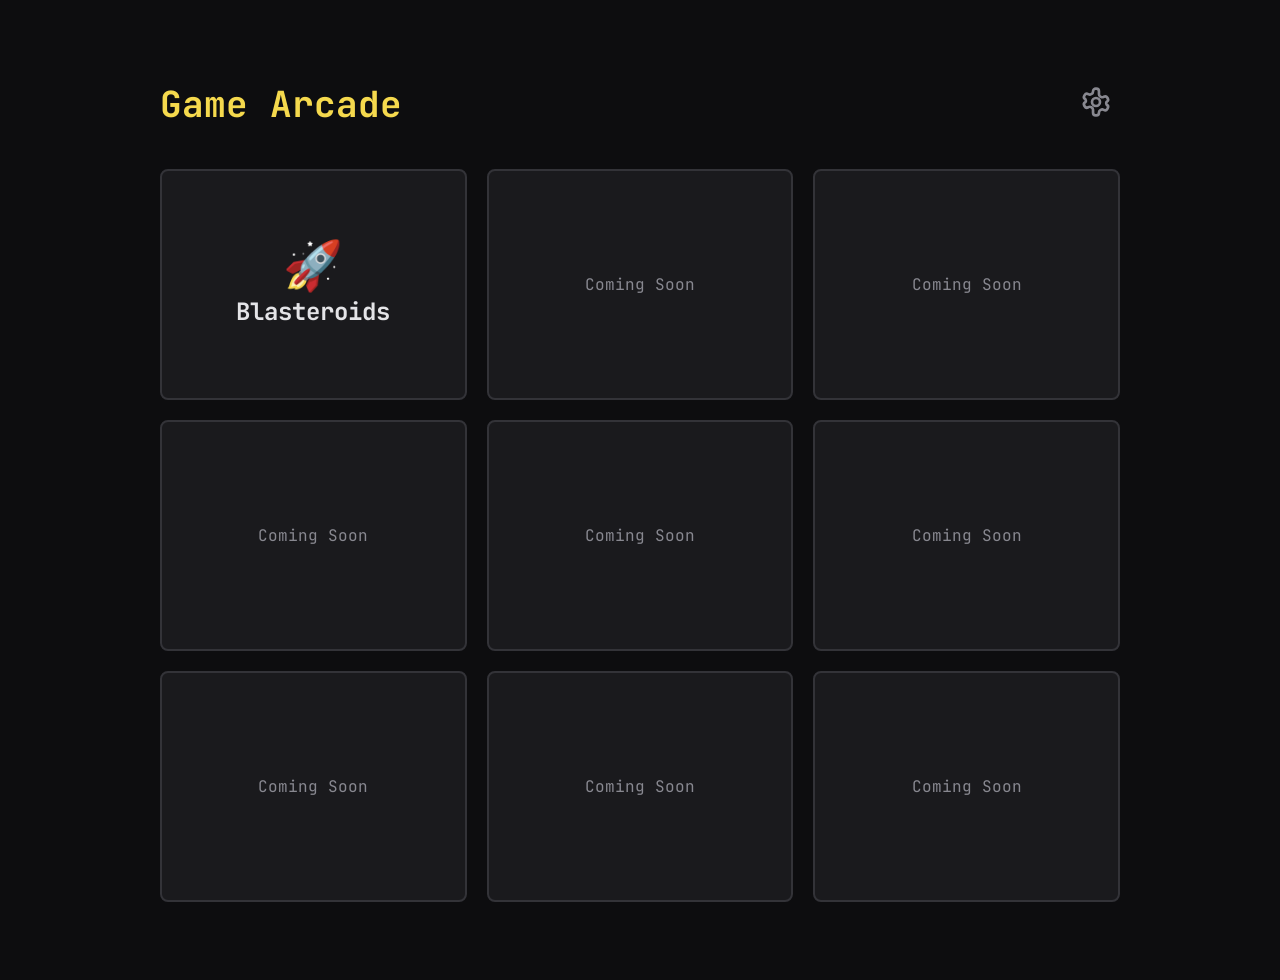
==== index.html @ 067cfe21 "Add initial game launcher HTML structure" ====
<!DOCTYPE html>
<html lang="en">
<head>
    <meta charset="UTF-8">
    <meta name="viewport" content="width=device-width, initial-scale=1.0">
    <title>Game Launcher</title>
    <link href="https://fonts.googleapis.com/css2?family=JetBrains+Mono:wght@400;700&display=swap" rel="stylesheet">
    <style>
        :root {
            --bg-color: #0d0d0f;
            --grid-bg: #1a1a1d;
            --grid-border: #333338;
            --accent-color: #F5D94D;
            --text-color: #E4E4E7;
            --text-secondary: #888890;
        }

        body {
            font-family: 'JetBrains Mono', monospace;
            background-color: var(--bg-color);
            color: var(--text-color);
            margin: 0;
            padding: 40px;
            display: flex;
            flex-direction: column;
            align-items: center;
            justify-content: center;
            min-height: 100vh;
        }

        .header {
            width: 100%;
            max-width: 960px;
            display: flex;
            justify-content: space-between;
            align-items: center;
            margin-bottom: 40px;
        }

        .header-title {
            font-size: 36px;
            font-weight: 700;
            color: var(--accent-color);
        }

        .settings-button {
            background: none;
            border: none;
            cursor: pointer;
            color: var(--text-secondary);
            padding: 8px;
            transition: color 0.2s ease, transform 0.2s ease;
        }

        .settings-button:hover {
            color: var(--accent-color);
            transform: rotate(45deg);
        }

        .game-grid {
            display: grid;
            grid-template-columns: repeat(3, 1fr);
            gap: 20px;
            width: 100%;
            max-width: 960px;
        }

        .game-slot {
            aspect-ratio: 4 / 3;
            background-color: var(--grid-bg);
            border: 2px solid var(--grid-border);
            border-radius: 8px;
            display: flex;
            flex-direction: column;
            align-items: center;
            justify-content: center;
            text-decoration: none;
            color: var(--text-color);
            transition: transform 0.2s ease, border-color 0.2s ease, box-shadow 0.2s ease;
        }

        .game-slot.active:hover {
            transform: scale(1.05);
            border-color: var(--accent-color);
            box-shadow: 0 0 20px rgba(245, 217, 77, 0.3);
        }
        
        .game-slot.empty {
             color: var(--text-secondary);
        }

        .game-title {
            font-size: 24px;
            font-weight: 700;
            margin-bottom: 8px;
        }

        .game-icon {
            font-size: 48px;
        }
        
        /* Modal Styles */
        .modal-overlay {
            position: fixed;
            top: 0;
            left: 0;
            width: 100%;
            height: 100%;
            background: rgba(0, 0, 0, 0.7);
            backdrop-filter: blur(5px);
            display: flex;
            align-items: center;
            justify-content: center;
            opacity: 0;
            pointer-events: none;
            transition: opacity 0.3s ease;
            z-index: 1000;
        }

        .modal-overlay.show {
            opacity: 1;
            pointer-events: auto;
        }

        .modal-content {
            background: var(--grid-bg);
            border: 2px solid var(--grid-border);
            border-radius: 8px;
            padding: 30px;
            width: 90%;
            max-width: 500px;
        }

        .modal-header {
            display: flex;
            justify-content: space-between;
            align-items: center;
            margin-bottom: 20px;
        }
        
        .modal-title {
            font-size: 24px;
            color: var(--accent-color);
        }
        
        .close-button {
             font-size: 30px;
             cursor: pointer;
             color: var(--text-secondary);
             background: none;
             border: none;
        }
        
        .close-button:hover {
            color: var(--text-color);
        }
        
        #gamepad-list {
            list-style: none;
            padding: 0;
        }

        #gamepad-list li {
            padding: 10px;
            border-bottom: 1px solid var(--grid-border);
        }
        #gamepad-list li:last-child {
            border-bottom: none;
        }
    </style>
</head>
<body>

    <div class="header">
        <div class="header-title">Game Arcade</div>
        <button class="settings-button" id="settingsBtn" title="Settings">
            <svg xmlns="http://www.w3.org/2000/svg" width="32" height="32" viewBox="0 0 24 24" fill="none" stroke="currentColor" stroke-width="2" stroke-linecap="round" stroke-linejoin="round"><path d="M12.22 2h-.44a2 2 0 0 0-2 2v.18a2 2 0 0 1-1 1.73l-.43.25a2 2 0 0 1-2 0l-.15-.08a2 2 0 0 0-2.73.73l-.22.38a2 2 0 0 0 .73 2.73l.15.1a2 2 0 0 1 0 2l-.15.08a2 2 0 0 0-.73 2.73l.22.38a2 2 0 0 0 2.73.73l.15-.08a2 2 0 0 1 2 0l.43.25a2 2 0 0 1 1 1.73V20a2 2 0 0 0 2 2h.44a2 2 0 0 0 2-2v-.18a2 2 0 0 1 1-1.73l.43-.25a2 2 0 0 1 2 0l.15.08a2 2 0 0 0 2.73-.73l.22-.38a2 2 0 0 0-.73-2.73l-.15-.08a2 2 0 0 1 0-2l.15-.08a2 2 0 0 0 .73-2.73l-.22-.38a2 2 0 0 0-2.73-.73l-.15.08a2 2 0 0 1-2 0l-.43-.25a2 2 0 0 1-1-1.73V4a2 2 0 0 0-2-2z"/><circle cx="12" cy="12" r="3"/></svg>
        </button>
    </div>

    <div class="game-grid">
        <!-- Game 1: Blasteroids -->
        <a href="blasteroids.html" class="game-slot active">
            <div class="game-icon">🚀</div>
            <div class="game-title">Blasteroids</div>
        </a>

        <!-- Placeholder Slots -->
        <div class="game-slot empty"><span>Coming Soon</span></div>
        <div class="game-slot empty"><span>Coming Soon</span></div>
        <div class="game-slot empty"><span>Coming Soon</span></div>
        <div class="game-slot empty"><span>Coming Soon</span></div>
        <div class="game-slot empty"><span>Coming Soon</span></div>
        <div class="game-slot empty"><span>Coming Soon</span></div>
        <div class="game-slot empty"><span>Coming Soon</span></div>
        <div class="game-slot empty"><span>Coming Soon</span></div>
    </div>
    
    <!-- Settings Modal -->
    <div class="modal-overlay" id="settingsModal">
        <div class="modal-content">
            <div class="modal-header">
                <h2 class="modal-title">Controller Settings</h2>
                <button class="close-button" id="closeModalBtn">&times;</button>
            </div>
            <div class="modal-body">
                <p>Detected gamepads will be listed here. Connect a controller to begin.</p>
                <ul id="gamepad-list">
                    <!-- Gamepads will be dynamically added here -->
                </ul>
            </div>
        </div>
    </div>

    <script>
        const settingsBtn = document.getElementById('settingsBtn');
        const closeModalBtn = document.getElementById('closeModalBtn');
        const settingsModal = document.getElementById('settingsModal');
        const gamepadList = document.getElementById('gamepad-list');

        function updateGamepadList() {
            gamepadList.innerHTML = '';
            const gamepads = navigator.getGamepads ? navigator.getGamepads() : [];
            let connectedCount = 0;
            for(const gp of gamepads) {
                if (gp) {
                    const item = document.createElement('li');
                    item.textContent = `[${gp.index}] ${gp.id}`;
                    gamepadList.appendChild(item);
                    connectedCount++;
                }
            }
            if (connectedCount === 0) {
                gamepadList.innerHTML = '<li>No controllers detected.</li>';
            }
        }

        settingsBtn.addEventListener('click', () => {
            updateGamepadList();
            settingsModal.classList.add('show');
        });

        closeModalBtn.addEventListener('click', () => {
            settingsModal.classList.remove('show');
        });
        
        settingsModal.addEventListener('click', (event) => {
            if (event.target === settingsModal) {
                 settingsModal.classList.remove('show');
            }
        });

        window.addEventListener('gamepadconnected', updateGamepadList);
        window.addEventListener('gamepaddisconnected', updateGamepadList);
    </script>

</body>
</html>
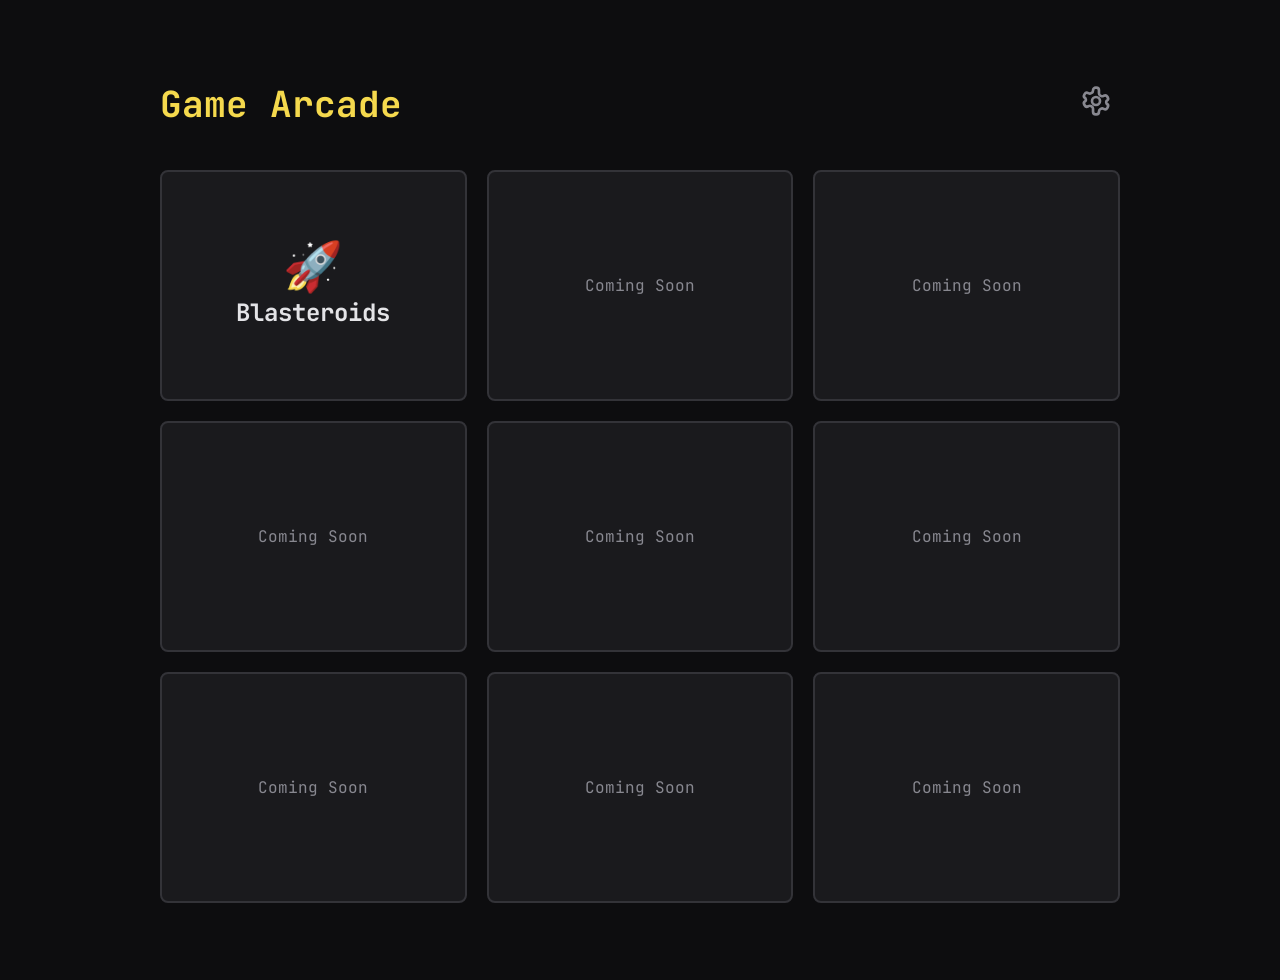
==== commit 233dc46d: "Remove settings modal and associated code Removed modal styles and related JavaScript for settings." ====
--- a/index.html
+++ b/index.html
@@ -49,6 +49,7 @@
             cursor: pointer;
             color: var(--text-secondary);
             padding: 8px;
+            display: inline-block; /* For proper link behavior */
             transition: color 0.2s ease, transform 0.2s ease;
         }
 
@@ -98,84 +99,15 @@
         .game-icon {
             font-size: 48px;
         }
-        
-        /* Modal Styles */
-        .modal-overlay {
-            position: fixed;
-            top: 0;
-            left: 0;
-            width: 100%;
-            height: 100%;
-            background: rgba(0, 0, 0, 0.7);
-            backdrop-filter: blur(5px);
-            display: flex;
-            align-items: center;
-            justify-content: center;
-            opacity: 0;
-            pointer-events: none;
-            transition: opacity 0.3s ease;
-            z-index: 1000;
-        }
-
-        .modal-overlay.show {
-            opacity: 1;
-            pointer-events: auto;
-        }
-
-        .modal-content {
-            background: var(--grid-bg);
-            border: 2px solid var(--grid-border);
-            border-radius: 8px;
-            padding: 30px;
-            width: 90%;
-            max-width: 500px;
-        }
-
-        .modal-header {
-            display: flex;
-            justify-content: space-between;
-            align-items: center;
-            margin-bottom: 20px;
-        }
-        
-        .modal-title {
-            font-size: 24px;
-            color: var(--accent-color);
-        }
-        
-        .close-button {
-             font-size: 30px;
-             cursor: pointer;
-             color: var(--text-secondary);
-             background: none;
-             border: none;
-        }
-        
-        .close-button:hover {
-            color: var(--text-color);
-        }
-        
-        #gamepad-list {
-            list-style: none;
-            padding: 0;
-        }
-
-        #gamepad-list li {
-            padding: 10px;
-            border-bottom: 1px solid var(--grid-border);
-        }
-        #gamepad-list li:last-child {
-            border-bottom: none;
-        }
     </style>
 </head>
 <body>
 
     <div class="header">
         <div class="header-title">Game Arcade</div>
-        <button class="settings-button" id="settingsBtn" title="Settings">
+        <a href="setup.html" class="settings-button" title="Controller Settings">
             <svg xmlns="http://www.w3.org/2000/svg" width="32" height="32" viewBox="0 0 24 24" fill="none" stroke="currentColor" stroke-width="2" stroke-linecap="round" stroke-linejoin="round"><path d="M12.22 2h-.44a2 2 0 0 0-2 2v.18a2 2 0 0 1-1 1.73l-.43.25a2 2 0 0 1-2 0l-.15-.08a2 2 0 0 0-2.73.73l-.22.38a2 2 0 0 0 .73 2.73l.15.1a2 2 0 0 1 0 2l-.15.08a2 2 0 0 0-.73 2.73l.22.38a2 2 0 0 0 2.73.73l.15-.08a2 2 0 0 1 2 0l.43.25a2 2 0 0 1 1 1.73V20a2 2 0 0 0 2 2h.44a2 2 0 0 0 2-2v-.18a2 2 0 0 1 1-1.73l.43-.25a2 2 0 0 1 2 0l.15.08a2 2 0 0 0 2.73-.73l.22-.38a2 2 0 0 0-.73-2.73l-.15-.08a2 2 0 0 1 0-2l.15-.08a2 2 0 0 0 .73-2.73l-.22-.38a2 2 0 0 0-2.73-.73l-.15.08a2 2 0 0 1-2 0l-.43-.25a2 2 0 0 1-1-1.73V4a2 2 0 0 0-2-2z"/><circle cx="12" cy="12" r="3"/></svg>
-        </button>
+        </a>
     </div>
 
     <div class="game-grid">
@@ -195,64 +127,6 @@
         <div class="game-slot empty"><span>Coming Soon</span></div>
         <div class="game-slot empty"><span>Coming Soon</span></div>
     </div>
-    
-    <!-- Settings Modal -->
-    <div class="modal-overlay" id="settingsModal">
-        <div class="modal-content">
-            <div class="modal-header">
-                <h2 class="modal-title">Controller Settings</h2>
-                <button class="close-button" id="closeModalBtn">&times;</button>
-            </div>
-            <div class="modal-body">
-                <p>Detected gamepads will be listed here. Connect a controller to begin.</p>
-                <ul id="gamepad-list">
-                    <!-- Gamepads will be dynamically added here -->
-                </ul>
-            </div>
-        </div>
-    </div>
-
-    <script>
-        const settingsBtn = document.getElementById('settingsBtn');
-        const closeModalBtn = document.getElementById('closeModalBtn');
-        const settingsModal = document.getElementById('settingsModal');
-        const gamepadList = document.getElementById('gamepad-list');
-
-        function updateGamepadList() {
-            gamepadList.innerHTML = '';
-            const gamepads = navigator.getGamepads ? navigator.getGamepads() : [];
-            let connectedCount = 0;
-            for(const gp of gamepads) {
-                if (gp) {
-                    const item = document.createElement('li');
-                    item.textContent = `[${gp.index}] ${gp.id}`;
-                    gamepadList.appendChild(item);
-                    connectedCount++;
-                }
-            }
-            if (connectedCount === 0) {
-                gamepadList.innerHTML = '<li>No controllers detected.</li>';
-            }
-        }
-
-        settingsBtn.addEventListener('click', () => {
-            updateGamepadList();
-            settingsModal.classList.add('show');
-        });
-
-        closeModalBtn.addEventListener('click', () => {
-            settingsModal.classList.remove('show');
-        });
-        
-        settingsModal.addEventListener('click', (event) => {
-            if (event.target === settingsModal) {
-                 settingsModal.classList.remove('show');
-            }
-        });
-
-        window.addEventListener('gamepadconnected', updateGamepadList);
-        window.addEventListener('gamepaddisconnected', updateGamepadList);
-    </script>
 
 </body>
 </html>
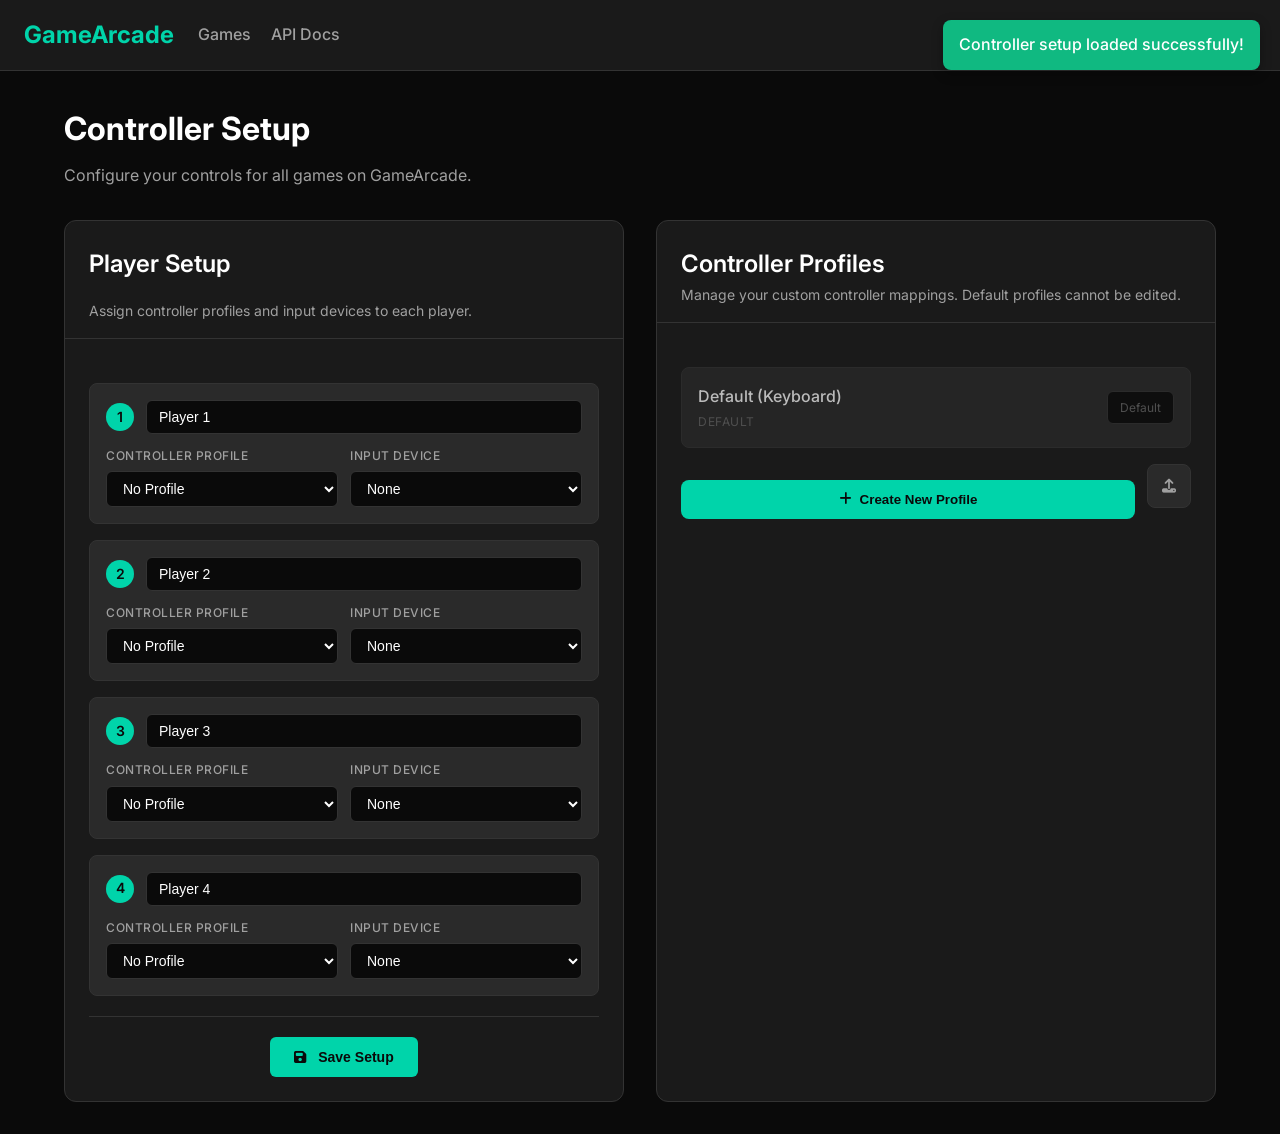
==== commit 98c4ea92: "Add files via upload" ====
--- a/index.html
+++ b/index.html
@@ -3,73 +3,143 @@
 <head>
     <meta charset="UTF-8">
     <meta name="viewport" content="width=device-width, initial-scale=1.0">
-    <title>Game Launcher</title>
-    <link href="https://fonts.googleapis.com/css2?family=JetBrains+Mono:wght@400;700&display=swap" rel="stylesheet">
+    <title>Game Arcade</title>
+    <link href="https://fonts.googleapis.com/css2?family=Inter:wght@400;500;600;700&display=swap" rel="stylesheet">
+    <link href="https://cdnjs.cloudflare.com/ajax/libs/font-awesome/6.4.0/css/all.min.css" rel="stylesheet">
     <style>
         :root {
-            --bg-color: #0d0d0f;
-            --grid-bg: #1a1a1d;
-            --grid-border: #333338;
-            --accent-color: #F5D94D;
-            --text-color: #E4E4E7;
-            --text-secondary: #888890;
+            --bg-primary: #0a0a0a;
+            --bg-secondary: #1a1a1a;
+            --bg-tertiary: #2a2a2a;
+            --border-color: #333333;
+            --text-primary: #ffffff;
+            --text-secondary: #a0a0a0;
+            --text-muted: #666666;
+            --accent-primary: #00d4aa;
+            --accent-secondary: #00b896;
+            --success: #10b981;
+            --danger: #ef4444;
+            --warning: #f59e0b;
+        }
+
+        * {
+            margin: 0;
+            padding: 0;
+            box-sizing: border-box;
         }
 
         body {
-            font-family: 'JetBrains Mono', monospace;
-            background-color: var(--bg-color);
-            color: var(--text-color);
-            margin: 0;
-            padding: 40px;
-            display: flex;
-            flex-direction: column;
-            align-items: center;
-            justify-content: center;
+            font-family: 'Inter', sans-serif;
+            background-color: var(--bg-primary);
+            color: var(--text-primary);
             min-height: 100vh;
+            line-height: 1.6;
         }
 
         .header {
-            width: 100%;
-            max-width: 960px;
+            background: var(--bg-secondary);
+            border-bottom: 1px solid var(--border-color);
+            padding: 16px 24px;
             display: flex;
             justify-content: space-between;
             align-items: center;
-            margin-bottom: 40px;
-        }
-
-        .header-title {
+        }
+
+        .header-left {
+            display: flex;
+            align-items: center;
+            gap: 24px;
+        }
+
+        .logo {
+            font-size: 24px;
+            font-weight: 700;
+            color: var(--accent-primary);
+        }
+
+        .nav-links {
+            display: flex;
+            gap: 20px;
+        }
+
+        .nav-links a {
+            color: var(--text-secondary);
+            text-decoration: none;
+            font-weight: 500;
+            transition: color 0.2s;
+        }
+
+        .nav-links a:hover {
+            color: var(--text-primary);
+        }
+
+        .nav-links a.active {
+            color: var(--accent-primary);
+        }
+
+        .header-right {
+            display: flex;
+            align-items: center;
+            gap: 16px;
+        }
+
+        .header-link {
+            color: var(--text-secondary);
+            text-decoration: none;
+            font-size: 14px;
+            padding: 8px 12px;
+            border-radius: 6px;
+            transition: all 0.2s;
+        }
+
+        .header-link:hover {
+            color: var(--text-primary);
+            background: var(--bg-tertiary);
+        }
+
+        .main-content {
+            padding: 32px;
+            max-width: 1200px;
+            margin: 0 auto;
+        }
+
+        .page-title {
             font-size: 36px;
             font-weight: 700;
-            color: var(--accent-color);
-        }
-
-        .settings-button {
-            background: none;
-            border: none;
-            cursor: pointer;
+            margin-bottom: 8px;
+            color: var(--text-primary);
+        }
+
+        .page-subtitle {
+            font-size: 16px;
             color: var(--text-secondary);
-            padding: 8px;
-            display: inline-block; /* For proper link behavior */
-            transition: color 0.2s ease, transform 0.2s ease;
-        }
-
-        .settings-button:hover {
-            color: var(--accent-color);
-            transform: rotate(45deg);
+            margin-bottom: 32px;
+        }
+
+        .games-section {
+            background: var(--bg-secondary);
+            border: 1px solid var(--border-color);
+            border-radius: 12px;
+            padding: 24px;
+        }
+
+        .section-title {
+            font-size: 20px;
+            font-weight: 600;
+            margin-bottom: 20px;
+            color: var(--text-primary);
         }
 
         .game-grid {
             display: grid;
-            grid-template-columns: repeat(3, 1fr);
+            grid-template-columns: repeat(auto-fit, minmax(280px, 1fr));
             gap: 20px;
-            width: 100%;
-            max-width: 960px;
         }
 
         .game-slot {
             aspect-ratio: 4 / 3;
-            background-color: var(--grid-bg);
-            border: 2px solid var(--grid-border);
+            background: linear-gradient(135deg, var(--bg-tertiary) 0%, var(--bg-secondary) 100%);
+            border: 2px solid var(--border-color);
             border-radius: 8px;
             display: flex;
             flex-direction: column;
@@ -77,56 +147,612 @@
             justify-content: center;
             text-decoration: none;
             color: var(--text-color);
-            transition: transform 0.2s ease, border-color 0.2s ease, box-shadow 0.2s ease;
+            transition: all 0.2s ease;
+            cursor: pointer;
+            position: relative;
+            overflow: hidden;
+        }
+
+        .game-slot::before {
+            content: '';
+            position: absolute;
+            top: 0;
+            left: 0;
+            right: 0;
+            bottom: 0;
+            background: linear-gradient(135deg, transparent 0%, var(--accent-primary) 0%);
+            transition: all 0.3s ease;
+            opacity: 0;
+            z-index: 1;
+        }
+
+        .game-slot:hover::before {
+            opacity: 0.05;
         }
 
         .game-slot.active:hover {
-            transform: scale(1.05);
-            border-color: var(--accent-color);
-            box-shadow: 0 0 20px rgba(245, 217, 77, 0.3);
-        }
-        
+            transform: translateY(-2px);
+            border-color: var(--accent-primary);
+            box-shadow: 0 8px 25px rgba(0, 212, 170, 0.15);
+        }
+
         .game-slot.empty {
-             color: var(--text-secondary);
-        }
-
-        .game-title {
-            font-size: 24px;
-            font-weight: 700;
-            margin-bottom: 8px;
+            cursor: default;
+            opacity: 0.6;
+        }
+
+        .game-slot.empty:hover {
+            transform: none;
+            border-color: var(--border-color);
+            box-shadow: none;
+        }
+
+        .game-content {
+            position: relative;
+            z-index: 2;
+            text-align: center;
         }
 
         .game-icon {
             font-size: 48px;
+            margin-bottom: 12px;
+            display: block;
+        }
+
+        .game-title {
+            font-size: 20px;
+            font-weight: 600;
+            margin-bottom: 8px;
+            color: var(--text-primary);
+        }
+
+        .game-description {
+            font-size: 14px;
+            color: var(--text-secondary);
+            line-height: 1.4;
+        }
+
+        .empty-text {
+            color: var(--text-muted);
+            font-weight: 500;
+        }
+
+        .settings-link {
+            color: var(--text-secondary);
+            text-decoration: none;
+            padding: 8px 12px;
+            border-radius: 6px;
+            transition: all 0.2s ease;
+            display: flex;
+            align-items: center;
+            gap: 8px;
+        }
+
+        .settings-link:hover {
+            color: var(--accent-primary);
+            background-color: var(--bg-tertiary);
+        }
+
+        /* Responsive Design */
+        @media (max-width: 768px) {
+            .header {
+                padding: 12px 16px;
+            }
+            
+            .logo {
+                font-size: 20px;
+            }
+            
+            .main-content {
+                padding: 20px;
+            }
+            
+            .page-title {
+                font-size: 28px;
+            }
+            
+            .games-section {
+                padding: 16px;
+            }
+            
+            .game-grid {
+                grid-template-columns: repeat(auto-fit, minmax(250px, 1fr));
+                gap: 16px;
+            }
+        }
+
+        @media (max-width: 480px) {
+            .header-actions {
+                gap: 8px;
+            }
+            
+            .nav-link {
+                padding: 6px 8px;
+                font-size: 14px;
+            }
+            
+            .game-grid {
+                grid-template-columns: 1fr;
+            }
         }
     </style>
 </head>
 <body>
-
-    <div class="header">
-        <div class="header-title">Game Arcade</div>
-        <a href="setup.html" class="settings-button" title="Controller Settings">
-            <svg xmlns="http://www.w3.org/2000/svg" width="32" height="32" viewBox="0 0 24 24" fill="none" stroke="currentColor" stroke-width="2" stroke-linecap="round" stroke-linejoin="round"><path d="M12.22 2h-.44a2 2 0 0 0-2 2v.18a2 2 0 0 1-1 1.73l-.43.25a2 2 0 0 1-2 0l-.15-.08a2 2 0 0 0-2.73.73l-.22.38a2 2 0 0 0 .73 2.73l.15.1a2 2 0 0 1 0 2l-.15.08a2 2 0 0 0-.73 2.73l.22.38a2 2 0 0 0 2.73.73l.15-.08a2 2 0 0 1 2 0l.43.25a2 2 0 0 1 1 1.73V20a2 2 0 0 0 2 2h.44a2 2 0 0 0 2-2v-.18a2 2 0 0 1 1-1.73l.43-.25a2 2 0 0 1 2 0l.15.08a2 2 0 0 0 2.73-.73l.22-.38a2 2 0 0 0-.73-2.73l-.15-.08a2 2 0 0 1 0-2l.15-.08a2 2 0 0 0 .73-2.73l-.22-.38a2 2 0 0 0-2.73-.73l-.15.08a2 2 0 0 1-2 0l-.43-.25a2 2 0 0 1-1-1.73V4a2 2 0 0 0-2-2z"/><circle cx="12" cy="12" r="3"/></svg>
-        </a>
+    <header class="header">
+        <div class="header-left">
+            <div class="logo">GameArcade</div>
+            <nav class="nav-links">
+                <a href="index.html" class="active">Games</a>
+                <a href="setup.html" title="Developer Integration Guide">API Docs</a>
+            </nav>
+        </div>
+        <div class="header-right">
+            <a href="setup.html" class="header-link" title="Controller Setup">
+                <i class="fas fa-cog"></i>
+            </a>
+        </div>
+    </header>
+
+    <div class="main-content">
+        <h1 class="page-title">Game Collection</h1>
+        <p class="page-subtitle">Choose your game and start playing</p>
+
+        <div class="games-section">
+            <h2 class="section-title">Available Games</h2>
+            <div class="game-grid">
+                <!-- Game 1: Blasteroids -->
+                <a href="blasteroids.html" class="game-slot active">
+                    <div class="game-content">
+                        <span class="game-icon">🚀</span>
+                        <div class="game-title">Blasteroids</div>
+                        <div class="game-description">Classic space shooter game. Blast asteroids and survive waves of enemies.</div>
+                    </div>
+                </a>
+
+                <!-- Placeholder Slots -->
+                <div class="game-slot empty">
+                    <div class="game-content">
+                        <span class="game-icon">🎮</span>
+                        <div class="game-title empty-text">Coming Soon</div>
+                        <div class="game-description">New games will be added to this collection</div>
+                    </div>
+                </div>
+
+                <div class="game-slot empty">
+                    <div class="game-content">
+                        <span class="game-icon">🎯</span>
+                        <div class="game-title empty-text">Coming Soon</div>
+                        <div class="game-description">New games will be added to this collection</div>
+                    </div>
+                </div>
+
+                <div class="game-slot empty">
+                    <div class="game-content">
+                        <span class="game-icon">🏆</span>
+                        <div class="game-title empty-text">Coming Soon</div>
+                        <div class="game-description">New games will be added to this collection</div>
+                    </div>
+                </div>
+
+                <div class="game-slot empty">
+                    <div class="game-content">
+                        <span class="game-icon">💎</span>
+                        <div class="game-title empty-text">Coming Soon</div>
+                        <div class="game-description">New games will be added to this collection</div>
+                    </div>
+                </div>
+
+                <div class="game-slot empty">
+                    <div class="game-content">
+                        <span class="game-icon">⚡</span>
+                        <div class="game-title empty-text">Coming Soon</div>
+                        <div class="game-description">New games will be added to this collection</div>
+                    </div>
+                </div>
+
+                <div class="game-slot empty">
+                    <div class="game-content">
+                        <span class="game-icon">🌟</span>
+                        <div class="game-title empty-text">Coming Soon</div>
+                        <div class="game-description">New games will be added to this collection</div>
+                    </div>
+                </div>
+
+                <div class="game-slot empty">
+                    <div class="game-content">
+                        <span class="game-icon">🎪</span>
+                        <div class="game-title empty-text">Coming Soon</div>
+                        <div class="game-description">New games will be added to this collection</div>
+                    </div>
+                </div>
+            </div>
+        </div>
     </div>
-
-    <div class="game-grid">
-        <!-- Game 1: Blasteroids -->
-        <a href="blasteroids.html" class="game-slot active">
-            <div class="game-icon">🚀</div>
-            <div class="game-title">Blasteroids</div>
-        </a>
-
-        <!-- Placeholder Slots -->
-        <div class="game-slot empty"><span>Coming Soon</span></div>
-        <div class="game-slot empty"><span>Coming Soon</span></div>
-        <div class="game-slot empty"><span>Coming Soon</span></div>
-        <div class="game-slot empty"><span>Coming Soon</span></div>
-        <div class="game-slot empty"><span>Coming Soon</span></div>
-        <div class="game-slot empty"><span>Coming Soon</span></div>
-        <div class="game-slot empty"><span>Coming Soon</span></div>
-        <div class="game-slot empty"><span>Coming Soon</span></div>
+    
+    <script src="controllermanager.js"></script>
+    <script>
+        // Check if player setup exists when index.html loads
+        document.addEventListener('DOMContentLoaded', () => {
+            // Check if we have a valid player setup
+            const hasValidSetup = (() => {
+                try {
+                    const savedSetup = localStorage.getItem('gamearcade_player_setup');
+                    if (!savedSetup) return false;
+                    
+                    const parsedSetup = JSON.parse(savedSetup);
+                    // Check if at least one player has a profile assigned
+                    return parsedSetup.some(player => player.profile && player.profile !== '');
+                } catch (error) {
+                    console.error('Error checking player setup:', error);
+                    return false;
+                }
+            })();
+            
+            // If no valid setup exists, redirect to setup page
+            if (!hasValidSetup) {
+                console.log('No valid player setup found, redirecting to setup page...');
+                window.location.href = 'setup.html';
+            }
+        });
+    </script>
+
+    <!-- Developer Documentation Section -->
+    <div class="docs-section" id="developer-docs" style="display: none;">
+        <div class="header">
+            <div class="header-left">
+                <div class="logo">GameArcade</div>
+                <nav class="nav-links">
+                    <a href="index.html">Games</a>
+                    <a href="#" title="Developer Integration Guide" class="active">API Docs</a>
+                </nav>
+            </div>
+            <div class="header-right">
+                <a href="setup.html" class="header-link">
+                    <i class="fas fa-cog"></i>
+                </a>
+            </div>
+        </div>
+        <div class="docs-container">
+            <div class="docs-header">
+                <h2><i class="fas fa-code"></i> Developer Integration Guide</h2>
+                <p>Complete guide for integrating ControllerManager into your games</p>
+            </div>
+            
+            <div class="docs-content">
+                <div class="docs-section-block">
+                    <h3><i class="fas fa-play-circle"></i> Quick Start</h3>
+                    <div class="code-block">
+                        <pre><code>// 1. Include ControllerManager in your game
+&lt;script src="ControllerManager.js"&gt;&lt;/script&gt;
+
+// 2. Listen for controller input events
+document.addEventListener('controllerinput', function(event) {
+    const input = event.detail;
+    
+    // Handle different input types
+    if (input.type === 'button') {
+        if (input.button === 'jump' && input.pressed) {
+            player.jump();
+        }
+        if (input.button === 'fire' && input.pressed) {
+            player.shoot();
+        }
+    }
+    
+    if (input.type === 'stick') {
+        player.move(input.x, input.y);
+    }
+});
+
+// 3. Start listening for controllers
+window.ControllerManager.startListening();</code></pre>
+                    </div>
+                </div>
+
+                <div class="docs-section-block">
+                    <h3><i class="fas fa-api"></i> ControllerManager API</h3>
+                    
+                    <h4>Event System</h4>
+                    <div class="api-item">
+                        <code>controllerinput</code>
+                        <p>Fired when any controller input is detected</p>
+                        <code>detail.type</code> - 'button' or 'stick'<br>
+                        <code>detail.player</code> - Player number (1-4)<br>
+                        <code>detail.button</code> - Button name (for buttons)<br>
+                        <code>detail.x, detail.y</code> - Stick position (for sticks)
+                    </div>
+                    
+                    <div class="api-item">
+                        <code>controllerconnected</code>
+                        <p>Fired when a controller connects</p>
+                        <code>detail.player</code> - Player number<br>
+                        <code>detail.index</code> - Gamepad index
+                    </div>
+                    
+                    <div class="api-item">
+                        <code>controllerdisconnected</code>
+                        <p>Fired when a controller disconnects</p>
+                        <code>detail.player</code> - Player number<br>
+                        <code>detail.index</code> - Gamepad index
+                    </div>
+                </div>
+
+                <div class="docs-section-block">
+                    <h3><i class="fas fa-cog"></i> Setup API</h3>
+                    <div class="api-item">
+                        <code>window.GameArcadeSetup.getPlayerSetup()</code>
+                        <p>Get current player setup configuration</p>
+                    </div>
+                    <div class="api-item">
+                        <code>window.GameArcadeSetup.hasValidSetup()</code>
+                        <p>Check if any player has valid setup</p>
+                    </div>
+                </div>
+
+                <div class="docs-section-block">
+                    <h3><i class="fas fa-gamepad"></i> Complete Game Example</h3>
+                    <div class="code-block">
+                        <pre><code>&lt;!-- In your game HTML --&gt;
+&lt;script src="ControllerManager.js"&gt;&lt;/script&gt;
+&lt;script&gt;
+class ExampleGame {
+    constructor() {
+        this.setupEventListeners();
+        ControllerManager.startListening();
+        this.setupAPI();
+    }
+    
+    setupEventListeners() {
+        document.addEventListener('controllerinput', (e) => this.handleInput(e));
+        document.addEventListener('controllerconnected', (e) => this.handleConnection(e));
+        document.addEventListener('controllerdisconnected', (e) => this.handleDisconnection(e));
+    }
+    
+    handleInput(event) {
+        const input = event.detail;
+        
+        if (input.player === 1) { // Player 1 controls
+            if (input.type === 'button' && input.button === 'jump' && input.pressed) {
+                this.player1.jump();
+            }
+            if (input.type === 'stick') {
+                this.player1.move(input.x, input.y);
+            }
+        }
+    }
+    
+    setupAPI() {
+        // Get player setup info
+        const setup = window.GameArcadeSetup.getPlayerSetup();
+        console.log('Current setup:', setup);
+    }
+}
+
+const game = new ExampleGame();
+&lt;/script&gt;</code></pre>
+                    </div>
+                </div>
+
+                <div class="docs-section-block">
+                    <h3><i class="fas fa-info-circle"></i> Important Notes</h3>
+                    <div class="info-grid">
+                        <div class="info-item">
+                            <h4>Performance</h4>
+                            <p>ControllerManager polls at 60 FPS. Only listen to events you need to avoid performance issues.</p>
+                        </div>
+                        <div class="info-item">
+                            <h4>Setup Validation</h4>
+                            <p>Always check if players have valid setup before starting your game. Use GameArcadeSetup.hasValidSetup().</p>
+                        </div>
+                        <div class="info-item">
+                            <h4>Player Assignment</h4>
+                            <p>Players are assigned based on setup order. Player 1 uses first connected controller, etc.</p>
+                        </div>
+                        <div class="info-item">
+                            <h4>Hot Swapping</h4>
+                            <p>Controllers can be connected/disconnected during gameplay. Check connection status as needed.</p>
+                        </div>
+                    </div>
+                </div>
+
+                <div class="docs-section-block">
+                    <h3><i class="fas fa-bug"></i> Troubleshooting</h3>
+                    <div class="troubleshooting-item">
+                        <strong>Controllers not responding?</strong>
+                        <ul>
+                            <li>Check if ControllerManager is loaded: <code>console.log(window.ControllerManager)</code></li>
+                            <li>Verify player setup exists: <code>console.log(window.GameArcadeSetup.getPlayerSetup())</code></li>
+                            <li>Ensure setup has valid profiles assigned</li>
+                        </ul>
+                    </div>
+                    <div class="troubleshooting-item">
+                        <strong>Events not firing?</strong>
+                        <ul>
+                            <li>Call <code>ControllerManager.startListening()</code> after adding event listeners</li>
+                            <li>Check browser console for errors</li>
+                            <li>Verify controllers are connected</li>
+                        </ul>
+                    </div>
+                </div>
+            </div>
+        </div>
     </div>
 
+    <style>
+        .docs-section {
+            background: var(--bg-primary);
+            min-height: 100vh;
+            padding: 0;
+            position: fixed;
+            top: 0;
+            left: 0;
+            right: 0;
+            bottom: 0;
+            z-index: 1000;
+            overflow-y: auto;
+        }
+        
+        .docs-section .header {
+            position: sticky;
+            top: 0;
+            z-index: 10;
+        }
+        
+        .docs-container {
+            max-width: 1200px;
+            margin: 0 auto;
+            background: var(--bg-secondary);
+            border-radius: 12px;
+            border: 1px solid var(--border-color);
+            padding: 32px;
+            margin-top: 20px;
+            margin-bottom: 20px;
+        }
+        
+        .docs-header {
+            border-bottom: 2px solid var(--border-color);
+            padding-bottom: 24px;
+            margin-bottom: 32px;
+        }
+        
+        .docs-header h2 {
+            font-size: 32px;
+            color: var(--accent-primary);
+            margin-bottom: 8px;
+        }
+        
+        .docs-header p {
+            color: var(--text-secondary);
+            font-size: 18px;
+        }
+        
+        .docs-section-block {
+            margin-bottom: 48px;
+        }
+        
+        .docs-section-block h3 {
+            font-size: 24px;
+            color: var(--text-primary);
+            margin-bottom: 20px;
+            display: flex;
+            align-items: center;
+            gap: 12px;
+        }
+        
+        .docs-section-block h4 {
+            font-size: 18px;
+            color: var(--text-primary);
+            margin: 24px 0 12px 0;
+        }
+        
+        .code-block {
+            background: var(--bg-primary);
+            border: 1px solid var(--border-color);
+            border-radius: 8px;
+            padding: 20px;
+            margin: 16px 0;
+            overflow-x: auto;
+        }
+        
+        .code-block code {
+            font-family: 'Monaco', 'Menlo', 'Ubuntu Mono', monospace;
+            font-size: 14px;
+            line-height: 1.6;
+            color: var(--text-primary);
+        }
+        
+        .code-block pre {
+            margin: 0;
+            padding: 0;
+        }
+        
+        .api-item {
+            background: var(--bg-tertiary);
+            border: 1px solid var(--border-color);
+            border-radius: 8px;
+            padding: 16px;
+            margin: 12px 0;
+        }
+        
+        .api-item code {
+            background: var(--accent-primary);
+            color: var(--bg-primary);
+            padding: 2px 6px;
+            border-radius: 3px;
+            font-family: 'Monaco', 'Menlo', 'Ubuntu Mono', monospace;
+        }
+        
+        .info-grid {
+            display: grid;
+            grid-template-columns: repeat(auto-fit, minmax(280px, 1fr));
+            gap: 16px;
+            margin: 20px 0;
+        }
+        
+        .info-item {
+            background: var(--bg-tertiary);
+            border: 1px solid var(--border-color);
+            border-radius: 8px;
+            padding: 16px;
+        }
+        
+        .info-item h4 {
+            color: var(--accent-primary);
+            margin-bottom: 8px;
+        }
+        
+        .troubleshooting-item {
+            background: var(--bg-tertiary);
+            border: 1px solid var(--warning);
+            border-radius: 8px;
+            padding: 16px;
+            margin: 16px 0;
+        }
+        
+        .troubleshooting-item strong {
+            color: var(--warning);
+        }
+        
+        .troubleshooting-item ul {
+            margin-top: 8px;
+            padding-left: 20px;
+        }
+        
+        .troubleshooting-item li {
+            margin: 4px 0;
+        }
+    </style>
+    
+    <script>
+        // Developer Docs navigation
+        function showDeveloperDocs() {
+            document.getElementById('developer-docs').style.display = 'block';
+            window.scrollTo(0, 0);
+        }
+        
+        function hideDeveloperDocs() {
+            document.getElementById('developer-docs').style.display = 'none';
+        }
+        
+        // Update the Docs link to show the section
+        document.addEventListener('DOMContentLoaded', function() {
+            const docsLink = document.querySelector('a[title="Developer Integration Guide"]');
+            if (docsLink) {
+                docsLink.addEventListener('click', function(e) {
+                    e.preventDefault();
+                    showDeveloperDocs();
+                });
+            }
+            
+            // Handle close button in docs header
+            const closeLink = document.querySelector('.docs-section .header-link[onclick]');
+            if (closeLink) {
+                closeLink.addEventListener('click', function(e) {
+                    e.preventDefault();
+                    hideDeveloperDocs();
+                });
+            }
+        });
+    </script>
 </body>
-</html>
+</html>
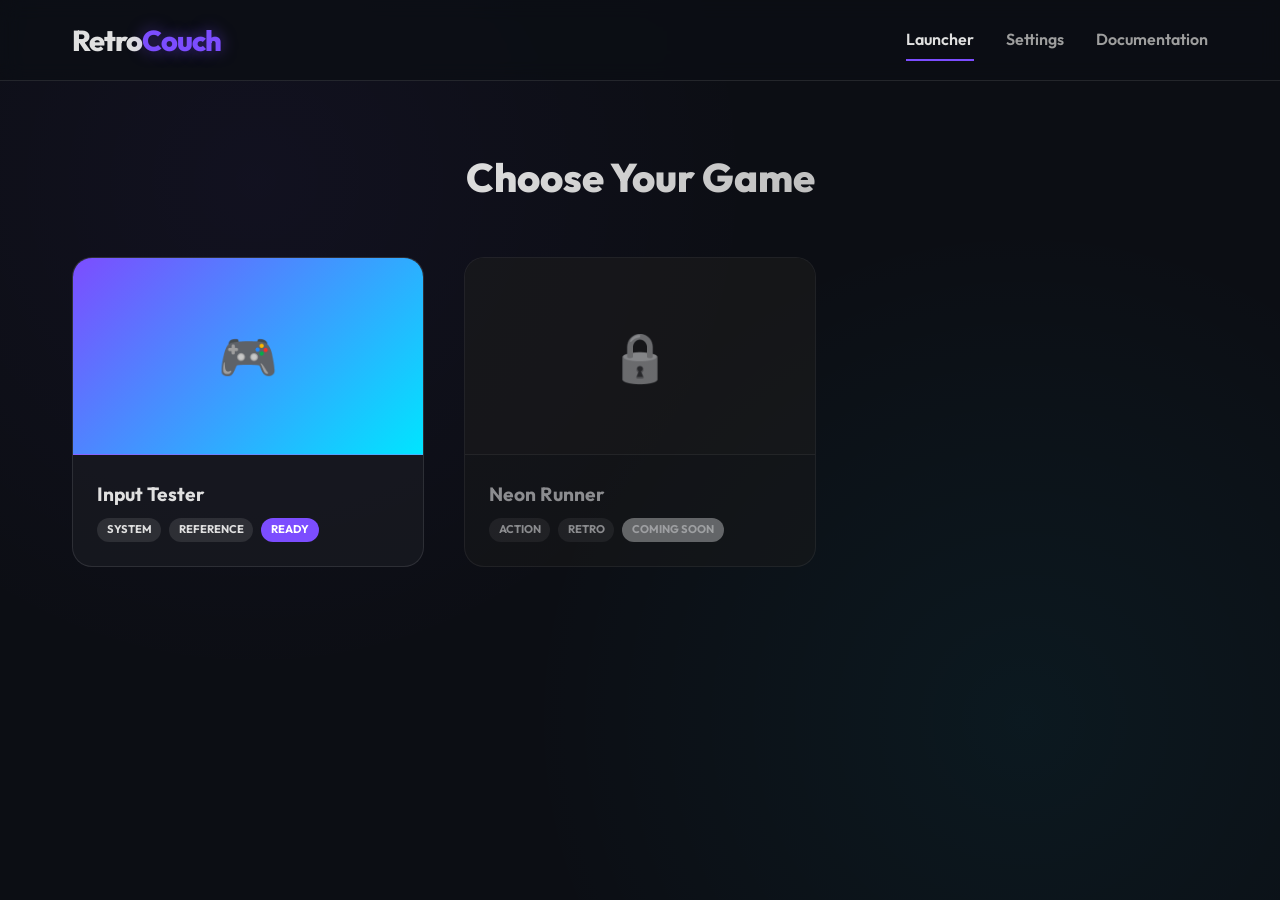
==== commit 23b38613: "Initial commit: Recreated RetroCouch GameHub with Universal Controller System and Modular Game Regis" ====
--- a/index.html
+++ b/index.html
@@ -3,756 +3,79 @@
 <head>
     <meta charset="UTF-8">
     <meta name="viewport" content="width=device-width, initial-scale=1.0">
-    <title>Game Arcade</title>
-    <link href="https://fonts.googleapis.com/css2?family=Inter:wght@400;500;600;700&display=swap" rel="stylesheet">
-    <link href="https://cdnjs.cloudflare.com/ajax/libs/font-awesome/6.4.0/css/all.min.css" rel="stylesheet">
-    <style>
-        :root {
-            --bg-primary: #0a0a0a;
-            --bg-secondary: #1a1a1a;
-            --bg-tertiary: #2a2a2a;
-            --border-color: #333333;
-            --text-primary: #ffffff;
-            --text-secondary: #a0a0a0;
-            --text-muted: #666666;
-            --accent-primary: #00d4aa;
-            --accent-secondary: #00b896;
-            --success: #10b981;
-            --danger: #ef4444;
-            --warning: #f59e0b;
-        }
-
-        * {
-            margin: 0;
-            padding: 0;
-            box-sizing: border-box;
-        }
-
-        body {
-            font-family: 'Inter', sans-serif;
-            background-color: var(--bg-primary);
-            color: var(--text-primary);
-            min-height: 100vh;
-            line-height: 1.6;
-        }
-
-        .header {
-            background: var(--bg-secondary);
-            border-bottom: 1px solid var(--border-color);
-            padding: 16px 24px;
-            display: flex;
-            justify-content: space-between;
-            align-items: center;
-        }
-
-        .header-left {
-            display: flex;
-            align-items: center;
-            gap: 24px;
-        }
-
-        .logo {
-            font-size: 24px;
-            font-weight: 700;
-            color: var(--accent-primary);
-        }
-
-        .nav-links {
-            display: flex;
-            gap: 20px;
-        }
-
-        .nav-links a {
-            color: var(--text-secondary);
-            text-decoration: none;
-            font-weight: 500;
-            transition: color 0.2s;
-        }
-
-        .nav-links a:hover {
-            color: var(--text-primary);
-        }
-
-        .nav-links a.active {
-            color: var(--accent-primary);
-        }
-
-        .header-right {
-            display: flex;
-            align-items: center;
-            gap: 16px;
-        }
-
-        .header-link {
-            color: var(--text-secondary);
-            text-decoration: none;
-            font-size: 14px;
-            padding: 8px 12px;
-            border-radius: 6px;
-            transition: all 0.2s;
-        }
-
-        .header-link:hover {
-            color: var(--text-primary);
-            background: var(--bg-tertiary);
-        }
-
-        .main-content {
-            padding: 32px;
-            max-width: 1200px;
-            margin: 0 auto;
-        }
-
-        .page-title {
-            font-size: 36px;
-            font-weight: 700;
-            margin-bottom: 8px;
-            color: var(--text-primary);
-        }
-
-        .page-subtitle {
-            font-size: 16px;
-            color: var(--text-secondary);
-            margin-bottom: 32px;
-        }
-
-        .games-section {
-            background: var(--bg-secondary);
-            border: 1px solid var(--border-color);
-            border-radius: 12px;
-            padding: 24px;
-        }
-
-        .section-title {
-            font-size: 20px;
-            font-weight: 600;
-            margin-bottom: 20px;
-            color: var(--text-primary);
-        }
-
-        .game-grid {
-            display: grid;
-            grid-template-columns: repeat(auto-fit, minmax(280px, 1fr));
-            gap: 20px;
-        }
-
-        .game-slot {
-            aspect-ratio: 4 / 3;
-            background: linear-gradient(135deg, var(--bg-tertiary) 0%, var(--bg-secondary) 100%);
-            border: 2px solid var(--border-color);
-            border-radius: 8px;
-            display: flex;
-            flex-direction: column;
-            align-items: center;
-            justify-content: center;
-            text-decoration: none;
-            color: var(--text-color);
-            transition: all 0.2s ease;
-            cursor: pointer;
-            position: relative;
-            overflow: hidden;
-        }
-
-        .game-slot::before {
-            content: '';
-            position: absolute;
-            top: 0;
-            left: 0;
-            right: 0;
-            bottom: 0;
-            background: linear-gradient(135deg, transparent 0%, var(--accent-primary) 0%);
-            transition: all 0.3s ease;
-            opacity: 0;
-            z-index: 1;
-        }
-
-        .game-slot:hover::before {
-            opacity: 0.05;
-        }
-
-        .game-slot.active:hover {
-            transform: translateY(-2px);
-            border-color: var(--accent-primary);
-            box-shadow: 0 8px 25px rgba(0, 212, 170, 0.15);
-        }
-
-        .game-slot.empty {
-            cursor: default;
-            opacity: 0.6;
-        }
-
-        .game-slot.empty:hover {
-            transform: none;
-            border-color: var(--border-color);
-            box-shadow: none;
-        }
-
-        .game-content {
-            position: relative;
-            z-index: 2;
-            text-align: center;
-        }
-
-        .game-icon {
-            font-size: 48px;
-            margin-bottom: 12px;
-            display: block;
-        }
-
-        .game-title {
-            font-size: 20px;
-            font-weight: 600;
-            margin-bottom: 8px;
-            color: var(--text-primary);
-        }
-
-        .game-description {
-            font-size: 14px;
-            color: var(--text-secondary);
-            line-height: 1.4;
-        }
-
-        .empty-text {
-            color: var(--text-muted);
-            font-weight: 500;
-        }
-
-        .settings-link {
-            color: var(--text-secondary);
-            text-decoration: none;
-            padding: 8px 12px;
-            border-radius: 6px;
-            transition: all 0.2s ease;
-            display: flex;
-            align-items: center;
-            gap: 8px;
-        }
-
-        .settings-link:hover {
-            color: var(--accent-primary);
-            background-color: var(--bg-tertiary);
-        }
-
-        /* Responsive Design */
-        @media (max-width: 768px) {
-            .header {
-                padding: 12px 16px;
-            }
-            
-            .logo {
-                font-size: 20px;
-            }
-            
-            .main-content {
-                padding: 20px;
-            }
-            
-            .page-title {
-                font-size: 28px;
-            }
-            
-            .games-section {
-                padding: 16px;
-            }
-            
-            .game-grid {
-                grid-template-columns: repeat(auto-fit, minmax(250px, 1fr));
-                gap: 16px;
-            }
-        }
-
-        @media (max-width: 480px) {
-            .header-actions {
-                gap: 8px;
-            }
-            
-            .nav-link {
-                padding: 6px 8px;
-                font-size: 14px;
-            }
-            
-            .game-grid {
-                grid-template-columns: 1fr;
-            }
-        }
-    </style>
+    <title>RetroCouch GameHub | Universal Controller System</title>
+    <link rel="stylesheet" href="style.css">
+    <link rel="preconnect" href="https://fonts.googleapis.com">
+    <link rel="preconnect" href="https://fonts.gstatic.com" crossorigin>
+    <link href="https://fonts.googleapis.com/css2?family=Outfit:wght@300;400;600;800&family=Space+Mono:ital,wght@0,400;0,700;1,400;1,700&display=swap" rel="stylesheet">
 </head>
-<body>
-    <header class="header">
-        <div class="header-left">
-            <div class="logo">GameArcade</div>
-            <nav class="nav-links">
-                <a href="index.html" class="active">Games</a>
-                <a href="setup.html" title="Developer Integration Guide">API Docs</a>
+<body class="dark-mode">
+    <header class="glass-header">
+        <div class="container header-content">
+            <h1 class="logo">Retro<span>Couch</span></h1>
+            <nav>
+                <a href="#" id="nav-launcher" class="active">Launcher</a>
+                <a href="#" id="nav-settings">Settings</a>
+                <a href="#" id="nav-docs">Documentation</a>
             </nav>
-        </div>
-        <div class="header-right">
-            <a href="setup.html" class="header-link" title="Controller Setup">
-                <i class="fas fa-cog"></i>
-            </a>
         </div>
     </header>
 
-    <div class="main-content">
-        <h1 class="page-title">Game Collection</h1>
-        <p class="page-subtitle">Choose your game and start playing</p>
+    <main id="app-container" class="container">
+        <!-- Content will be dynamically injected here -->
+        <section id="launcher-view" class="view">
+            <h2 class="section-title">Choose Your Game</h2>
+            <div class="game-grid" id="game-grid">
+                <!-- Game tiles will be injected here -->
+            </div>
+        </section>
 
-        <div class="games-section">
-            <h2 class="section-title">Available Games</h2>
-            <div class="game-grid">
-                <!-- Game 1: Blasteroids -->
-                <a href="blasteroids.html" class="game-slot active">
-                    <div class="game-content">
-                        <span class="game-icon">🚀</span>
-                        <div class="game-title">Blasteroids</div>
-                        <div class="game-description">Classic space shooter game. Blast asteroids and survive waves of enemies.</div>
-                    </div>
-                </a>
-
-                <!-- Placeholder Slots -->
-                <div class="game-slot empty">
-                    <div class="game-content">
-                        <span class="game-icon">🎮</span>
-                        <div class="game-title empty-text">Coming Soon</div>
-                        <div class="game-description">New games will be added to this collection</div>
+        <section id="settings-view" class="view hidden">
+            <h2 class="section-title">System Settings</h2>
+            <div class="settings-container">
+                <div class="player-setup">
+                    <h3>Player Setup</h3>
+                    <div class="player-cards" id="player-cards">
+                        <!-- Player cards (1-4) -->
                     </div>
                 </div>
-
-                <div class="game-slot empty">
-                    <div class="game-content">
-                        <span class="game-icon">🎯</span>
-                        <div class="game-title empty-text">Coming Soon</div>
-                        <div class="game-description">New games will be added to this collection</div>
+                <div class="profiles-config">
+                    <h3>Controller Profiles</h3>
+                    <div class="profiles-list" id="profiles-list">
+                        <!-- Profiles will be listed here -->
                     </div>
-                </div>
-
-                <div class="game-slot empty">
-                    <div class="game-content">
-                        <span class="game-icon">🏆</span>
-                        <div class="game-title empty-text">Coming Soon</div>
-                        <div class="game-description">New games will be added to this collection</div>
-                    </div>
-                </div>
-
-                <div class="game-slot empty">
-                    <div class="game-content">
-                        <span class="game-icon">💎</span>
-                        <div class="game-title empty-text">Coming Soon</div>
-                        <div class="game-description">New games will be added to this collection</div>
-                    </div>
-                </div>
-
-                <div class="game-slot empty">
-                    <div class="game-content">
-                        <span class="game-icon">⚡</span>
-                        <div class="game-title empty-text">Coming Soon</div>
-                        <div class="game-description">New games will be added to this collection</div>
-                    </div>
-                </div>
-
-                <div class="game-slot empty">
-                    <div class="game-content">
-                        <span class="game-icon">🌟</span>
-                        <div class="game-title empty-text">Coming Soon</div>
-                        <div class="game-description">New games will be added to this collection</div>
-                    </div>
-                </div>
-
-                <div class="game-slot empty">
-                    <div class="game-content">
-                        <span class="game-icon">🎪</span>
-                        <div class="game-title empty-text">Coming Soon</div>
-                        <div class="game-description">New games will be added to this collection</div>
-                    </div>
+                    <button id="btn-create-profile" class="btn-primary">Create New Profile</button>
                 </div>
             </div>
-        </div>
-    </div>
-    
-    <script src="controllermanager.js"></script>
-    <script>
-        // Check if player setup exists when index.html loads
-        document.addEventListener('DOMContentLoaded', () => {
-            // Check if we have a valid player setup
-            const hasValidSetup = (() => {
-                try {
-                    const savedSetup = localStorage.getItem('gamearcade_player_setup');
-                    if (!savedSetup) return false;
-                    
-                    const parsedSetup = JSON.parse(savedSetup);
-                    // Check if at least one player has a profile assigned
-                    return parsedSetup.some(player => player.profile && player.profile !== '');
-                } catch (error) {
-                    console.error('Error checking player setup:', error);
-                    return false;
-                }
-            })();
-            
-            // If no valid setup exists, redirect to setup page
-            if (!hasValidSetup) {
-                console.log('No valid player setup found, redirecting to setup page...');
-                window.location.href = 'setup.html';
-            }
-        });
-    </script>
+        </section>
 
-    <!-- Developer Documentation Section -->
-    <div class="docs-section" id="developer-docs" style="display: none;">
-        <div class="header">
-            <div class="header-left">
-                <div class="logo">GameArcade</div>
-                <nav class="nav-links">
-                    <a href="index.html">Games</a>
-                    <a href="#" title="Developer Integration Guide" class="active">API Docs</a>
-                </nav>
-            </div>
-            <div class="header-right">
-                <a href="setup.html" class="header-link">
-                    <i class="fas fa-cog"></i>
-                </a>
-            </div>
-        </div>
-        <div class="docs-container">
-            <div class="docs-header">
-                <h2><i class="fas fa-code"></i> Developer Integration Guide</h2>
-                <p>Complete guide for integrating ControllerManager into your games</p>
-            </div>
-            
-            <div class="docs-content">
-                <div class="docs-section-block">
-                    <h3><i class="fas fa-play-circle"></i> Quick Start</h3>
-                    <div class="code-block">
-                        <pre><code>// 1. Include ControllerManager in your game
-&lt;script src="ControllerManager.js"&gt;&lt;/script&gt;
-
-// 2. Listen for controller input events
-document.addEventListener('controllerinput', function(event) {
-    const input = event.detail;
-    
-    // Handle different input types
-    if (input.type === 'button') {
-        if (input.button === 'jump' && input.pressed) {
-            player.jump();
-        }
-        if (input.button === 'fire' && input.pressed) {
-            player.shoot();
-        }
-    }
-    
-    if (input.type === 'stick') {
-        player.move(input.x, input.y);
-    }
-});
-
-// 3. Start listening for controllers
-window.ControllerManager.startListening();</code></pre>
-                    </div>
+        <section id="test-game-view" class="view hidden">
+            <div class="test-game-layout">
+                <div class="game-area-container">
+                    <h2 class="section-title">Input Tester</h2>
+                    <canvas id="test-game-canvas"></canvas>
                 </div>
-
-                <div class="docs-section-block">
-                    <h3><i class="fas fa-api"></i> ControllerManager API</h3>
-                    
-                    <h4>Event System</h4>
-                    <div class="api-item">
-                        <code>controllerinput</code>
-                        <p>Fired when any controller input is detected</p>
-                        <code>detail.type</code> - 'button' or 'stick'<br>
-                        <code>detail.player</code> - Player number (1-4)<br>
-                        <code>detail.button</code> - Button name (for buttons)<br>
-                        <code>detail.x, detail.y</code> - Stick position (for sticks)
-                    </div>
-                    
-                    <div class="api-item">
-                        <code>controllerconnected</code>
-                        <p>Fired when a controller connects</p>
-                        <code>detail.player</code> - Player number<br>
-                        <code>detail.index</code> - Gamepad index
-                    </div>
-                    
-                    <div class="api-item">
-                        <code>controllerdisconnected</code>
-                        <p>Fired when a controller disconnects</p>
-                        <code>detail.player</code> - Player number<br>
-                        <code>detail.index</code> - Gamepad index
-                    </div>
-                </div>
-
-                <div class="docs-section-block">
-                    <h3><i class="fas fa-cog"></i> Setup API</h3>
-                    <div class="api-item">
-                        <code>window.GameArcadeSetup.getPlayerSetup()</code>
-                        <p>Get current player setup configuration</p>
-                    </div>
-                    <div class="api-item">
-                        <code>window.GameArcadeSetup.hasValidSetup()</code>
-                        <p>Check if any player has valid setup</p>
-                    </div>
-                </div>
-
-                <div class="docs-section-block">
-                    <h3><i class="fas fa-gamepad"></i> Complete Game Example</h3>
-                    <div class="code-block">
-                        <pre><code>&lt;!-- In your game HTML --&gt;
-&lt;script src="ControllerManager.js"&gt;&lt;/script&gt;
-&lt;script&gt;
-class ExampleGame {
-    constructor() {
-        this.setupEventListeners();
-        ControllerManager.startListening();
-        this.setupAPI();
-    }
-    
-    setupEventListeners() {
-        document.addEventListener('controllerinput', (e) => this.handleInput(e));
-        document.addEventListener('controllerconnected', (e) => this.handleConnection(e));
-        document.addEventListener('controllerdisconnected', (e) => this.handleDisconnection(e));
-    }
-    
-    handleInput(event) {
-        const input = event.detail;
-        
-        if (input.player === 1) { // Player 1 controls
-            if (input.type === 'button' && input.button === 'jump' && input.pressed) {
-                this.player1.jump();
-            }
-            if (input.type === 'stick') {
-                this.player1.move(input.x, input.y);
-            }
-        }
-    }
-    
-    setupAPI() {
-        // Get player setup info
-        const setup = window.GameArcadeSetup.getPlayerSetup();
-        console.log('Current setup:', setup);
-    }
-}
-
-const game = new ExampleGame();
-&lt;/script&gt;</code></pre>
-                    </div>
-                </div>
-
-                <div class="docs-section-block">
-                    <h3><i class="fas fa-info-circle"></i> Important Notes</h3>
-                    <div class="info-grid">
-                        <div class="info-item">
-                            <h4>Performance</h4>
-                            <p>ControllerManager polls at 60 FPS. Only listen to events you need to avoid performance issues.</p>
-                        </div>
-                        <div class="info-item">
-                            <h4>Setup Validation</h4>
-                            <p>Always check if players have valid setup before starting your game. Use GameArcadeSetup.hasValidSetup().</p>
-                        </div>
-                        <div class="info-item">
-                            <h4>Player Assignment</h4>
-                            <p>Players are assigned based on setup order. Player 1 uses first connected controller, etc.</p>
-                        </div>
-                        <div class="info-item">
-                            <h4>Hot Swapping</h4>
-                            <p>Controllers can be connected/disconnected during gameplay. Check connection status as needed.</p>
-                        </div>
-                    </div>
-                </div>
-
-                <div class="docs-section-block">
-                    <h3><i class="fas fa-bug"></i> Troubleshooting</h3>
-                    <div class="troubleshooting-item">
-                        <strong>Controllers not responding?</strong>
-                        <ul>
-                            <li>Check if ControllerManager is loaded: <code>console.log(window.ControllerManager)</code></li>
-                            <li>Verify player setup exists: <code>console.log(window.GameArcadeSetup.getPlayerSetup())</code></li>
-                            <li>Ensure setup has valid profiles assigned</li>
-                        </ul>
-                    </div>
-                    <div class="troubleshooting-item">
-                        <strong>Events not firing?</strong>
-                        <ul>
-                            <li>Call <code>ControllerManager.startListening()</code> after adding event listeners</li>
-                            <li>Check browser console for errors</li>
-                            <li>Verify controllers are connected</li>
-                        </ul>
-                    </div>
+                <div class="debug-panel">
+                    <h3>Real-time Debug</h3>
+                    <div id="debug-output"></div>
                 </div>
             </div>
+        </section>
+
+        <section id="docs-view" class="view hidden">
+            <h2 class="section-title">Developer Documentation</h2>
+            <div class="docs-content glass-card">
+                <!-- Documentation content -->
+            </div>
+        </section>
+    </main>
+
+    <div id="modal-container" class="modal hidden">
+        <div class="modal-content glass-card" id="modal-content">
+            <!-- Modal content injected here -->
         </div>
     </div>
 
-    <style>
-        .docs-section {
-            background: var(--bg-primary);
-            min-height: 100vh;
-            padding: 0;
-            position: fixed;
-            top: 0;
-            left: 0;
-            right: 0;
-            bottom: 0;
-            z-index: 1000;
-            overflow-y: auto;
-        }
-        
-        .docs-section .header {
-            position: sticky;
-            top: 0;
-            z-index: 10;
-        }
-        
-        .docs-container {
-            max-width: 1200px;
-            margin: 0 auto;
-            background: var(--bg-secondary);
-            border-radius: 12px;
-            border: 1px solid var(--border-color);
-            padding: 32px;
-            margin-top: 20px;
-            margin-bottom: 20px;
-        }
-        
-        .docs-header {
-            border-bottom: 2px solid var(--border-color);
-            padding-bottom: 24px;
-            margin-bottom: 32px;
-        }
-        
-        .docs-header h2 {
-            font-size: 32px;
-            color: var(--accent-primary);
-            margin-bottom: 8px;
-        }
-        
-        .docs-header p {
-            color: var(--text-secondary);
-            font-size: 18px;
-        }
-        
-        .docs-section-block {
-            margin-bottom: 48px;
-        }
-        
-        .docs-section-block h3 {
-            font-size: 24px;
-            color: var(--text-primary);
-            margin-bottom: 20px;
-            display: flex;
-            align-items: center;
-            gap: 12px;
-        }
-        
-        .docs-section-block h4 {
-            font-size: 18px;
-            color: var(--text-primary);
-            margin: 24px 0 12px 0;
-        }
-        
-        .code-block {
-            background: var(--bg-primary);
-            border: 1px solid var(--border-color);
-            border-radius: 8px;
-            padding: 20px;
-            margin: 16px 0;
-            overflow-x: auto;
-        }
-        
-        .code-block code {
-            font-family: 'Monaco', 'Menlo', 'Ubuntu Mono', monospace;
-            font-size: 14px;
-            line-height: 1.6;
-            color: var(--text-primary);
-        }
-        
-        .code-block pre {
-            margin: 0;
-            padding: 0;
-        }
-        
-        .api-item {
-            background: var(--bg-tertiary);
-            border: 1px solid var(--border-color);
-            border-radius: 8px;
-            padding: 16px;
-            margin: 12px 0;
-        }
-        
-        .api-item code {
-            background: var(--accent-primary);
-            color: var(--bg-primary);
-            padding: 2px 6px;
-            border-radius: 3px;
-            font-family: 'Monaco', 'Menlo', 'Ubuntu Mono', monospace;
-        }
-        
-        .info-grid {
-            display: grid;
-            grid-template-columns: repeat(auto-fit, minmax(280px, 1fr));
-            gap: 16px;
-            margin: 20px 0;
-        }
-        
-        .info-item {
-            background: var(--bg-tertiary);
-            border: 1px solid var(--border-color);
-            border-radius: 8px;
-            padding: 16px;
-        }
-        
-        .info-item h4 {
-            color: var(--accent-primary);
-            margin-bottom: 8px;
-        }
-        
-        .troubleshooting-item {
-            background: var(--bg-tertiary);
-            border: 1px solid var(--warning);
-            border-radius: 8px;
-            padding: 16px;
-            margin: 16px 0;
-        }
-        
-        .troubleshooting-item strong {
-            color: var(--warning);
-        }
-        
-        .troubleshooting-item ul {
-            margin-top: 8px;
-            padding-left: 20px;
-        }
-        
-        .troubleshooting-item li {
-            margin: 4px 0;
-        }
-    </style>
-    
-    <script>
-        // Developer Docs navigation
-        function showDeveloperDocs() {
-            document.getElementById('developer-docs').style.display = 'block';
-            window.scrollTo(0, 0);
-        }
-        
-        function hideDeveloperDocs() {
-            document.getElementById('developer-docs').style.display = 'none';
-        }
-        
-        // Update the Docs link to show the section
-        document.addEventListener('DOMContentLoaded', function() {
-            const docsLink = document.querySelector('a[title="Developer Integration Guide"]');
-            if (docsLink) {
-                docsLink.addEventListener('click', function(e) {
-                    e.preventDefault();
-                    showDeveloperDocs();
-                });
-            }
-            
-            // Handle close button in docs header
-            const closeLink = document.querySelector('.docs-section .header-link[onclick]');
-            if (closeLink) {
-                closeLink.addEventListener('click', function(e) {
-                    e.preventDefault();
-                    hideDeveloperDocs();
-                });
-            }
-        });
-    </script>
+    <script type="module" src="js/main.js"></script>
 </body>
-</html>+</html>
--- a/style.css
+++ b/style.css
@@ -0,0 +1,554 @@
+:root {
+    --bg-color: #0c0e14;
+    --card-bg: rgba(26, 28, 35, 0.7);
+    --glass-border: rgba(255, 255, 255, 0.1);
+    --accent-primary: #7c4dff;
+    --accent-secondary: #00e5ff;
+    --text-main: #e0e0e0;
+    --text-muted: #9e9e9e;
+    --danger: #ff5252;
+    --success: #69f0ae;
+    --font-ui: 'Outfit', sans-serif;
+    --font-mono: 'Space Mono', monospace;
+    --shadow-soft: 0 8px 32px 0 rgba(0, 0, 0, 0.37);
+}
+
+* {
+    box-sizing: border-box;
+    margin: 0;
+    padding: 0;
+}
+
+body {
+    background-color: var(--bg-color);
+    color: var(--text-main);
+    font-family: var(--font-ui);
+    line-height: 1.6;
+    overflow-x: hidden;
+    min-height: 100vh;
+}
+
+body.dark-mode {
+    background-image:
+        radial-gradient(circle at 20% 20%, rgba(124, 77, 255, 0.05) 0%, transparent 40%),
+        radial-gradient(circle at 80% 80%, rgba(0, 229, 255, 0.05) 0%, transparent 40%);
+}
+
+.container {
+    max-width: 1200px;
+    margin: 0 auto;
+    padding: 0 2rem;
+}
+
+/* Header & Navigation */
+.glass-header {
+    background: rgba(12, 14, 20, 0.8);
+    backdrop-filter: blur(10px);
+    -webkit-backdrop-filter: blur(10px);
+    border-bottom: 1px solid var(--glass-border);
+    position: sticky;
+    top: 0;
+    z-index: 100;
+}
+
+.header-content {
+    display: flex;
+    justify-content: space-between;
+    align-items: center;
+    height: 80px;
+}
+
+.logo {
+    font-size: 1.8rem;
+    font-weight: 800;
+    letter-spacing: -1px;
+}
+
+.logo span {
+    color: var(--accent-primary);
+    text-shadow: 0 0 15px rgba(124, 77, 255, 0.5);
+}
+
+nav {
+    display: flex;
+    gap: 2rem;
+}
+
+nav a {
+    color: var(--text-muted);
+    text-decoration: none;
+    font-weight: 600;
+    transition: all 0.3s ease;
+    position: relative;
+    padding: 0.5rem 0;
+}
+
+nav a:hover,
+nav a.active {
+    color: var(--text-main);
+}
+
+nav a::after {
+    content: '';
+    position: absolute;
+    bottom: 0;
+    left: 0;
+    width: 0;
+    height: 2px;
+    background: var(--accent-primary);
+    transition: width 0.3s ease;
+}
+
+nav a.active::after {
+    width: 100%;
+}
+
+/* Views */
+.view {
+    padding: 4rem 0;
+    animation: fadeIn 0.5s ease-out;
+}
+
+.hidden {
+    display: none !important;
+}
+
+.section-title {
+    font-size: 2.5rem;
+    margin-bottom: 3rem;
+    text-align: center;
+    font-weight: 800;
+    background: linear-gradient(135deg, #fff 0%, var(--text-muted) 100%);
+    -webkit-background-clip: text;
+    background-clip: text;
+    -webkit-text-fill-color: transparent;
+}
+
+/* Game Grid */
+.game-grid {
+    display: grid;
+    grid-template-columns: repeat(auto-fill, minmax(280px, 1fr));
+    gap: 2.5rem;
+}
+
+.game-tile {
+    background: var(--card-bg);
+    border: 1px solid var(--glass-border);
+    border-radius: 20px;
+    overflow: hidden;
+    transition: all 0.4s cubic-bezier(0.175, 0.885, 0.32, 1.275);
+    cursor: pointer;
+    position: relative;
+}
+
+.game-tile:hover {
+    transform: translateY(-10px);
+    border-color: var(--accent-primary);
+    box-shadow: 0 10px 40px rgba(124, 77, 255, 0.2);
+}
+
+.game-tile.disabled {
+    cursor: not-allowed;
+    opacity: 0.6;
+    filter: grayscale(1);
+}
+
+.game-tile.disabled:hover {
+    transform: none;
+    border-color: var(--glass-border);
+    box-shadow: none;
+}
+
+.tile-img {
+    width: 100%;
+    aspect-ratio: 16/9;
+    object-fit: cover;
+    border-bottom: 1px solid var(--glass-border);
+}
+
+.tile-info {
+    padding: 1.5rem;
+}
+
+.tile-title {
+    font-size: 1.2rem;
+    font-weight: 700;
+    margin-bottom: 0.5rem;
+}
+
+.tags {
+    display: flex;
+    gap: 0.5rem;
+    flex-wrap: wrap;
+}
+
+.tag {
+    font-size: 0.7rem;
+    text-transform: uppercase;
+    padding: 0.2rem 0.6rem;
+    border-radius: 50px;
+    background: rgba(255, 255, 255, 0.1);
+    font-weight: 700;
+}
+
+.tag.status {
+    background: var(--accent-primary);
+    color: white;
+}
+
+.tag.coming-soon {
+    background: var(--text-muted);
+}
+
+/* Buttons */
+.btn-primary {
+    background: var(--accent-primary);
+    color: white;
+    border: none;
+    padding: 0.8rem 1.5rem;
+    border-radius: 12px;
+    font-weight: 700;
+    cursor: pointer;
+    transition: all 0.3s ease;
+    font-family: var(--font-ui);
+}
+
+.btn-primary:hover {
+    transform: scale(1.05);
+    box-shadow: 0 0 20px rgba(124, 77, 255, 0.4);
+}
+
+/* Glass Card */
+.glass-card {
+    background: var(--card-bg);
+    backdrop-filter: blur(15px);
+    -webkit-backdrop-filter: blur(15px);
+    border: 1px solid var(--glass-border);
+    border-radius: 24px;
+    padding: 2.5rem;
+    box-shadow: var(--shadow-soft);
+}
+
+/* Animations */
+@keyframes fadeIn {
+    from {
+        opacity: 0;
+        transform: translateY(10px);
+    }
+
+    to {
+        opacity: 1;
+        transform: translateY(0);
+    }
+}
+
+/* Settings Page Styles */
+.settings-container {
+    display: grid;
+    grid-template-columns: 1fr 350px;
+    gap: 3rem;
+}
+
+.player-cards {
+    display: grid;
+    grid-template-columns: repeat(2, 1fr);
+    gap: 2rem;
+}
+
+.player-card {
+    display: flex;
+    flex-direction: column;
+    gap: 1.5rem;
+}
+
+.player-card h4 {
+    font-size: 1.2rem;
+    color: var(--accent-secondary);
+}
+
+.field {
+    display: flex;
+    flex-direction: column;
+    gap: 0.5rem;
+}
+
+.field label {
+    font-size: 0.8rem;
+    text-transform: uppercase;
+    color: var(--text-muted);
+}
+
+.player-card input,
+.player-card select {
+    background: rgba(255, 255, 255, 0.05);
+    border: 1px solid var(--glass-border);
+    padding: 0.8rem;
+    border-radius: 12px;
+    color: var(--text-main);
+    font-family: var(--font-ui);
+    transition: all 0.3s ease;
+}
+
+.player-card input:focus,
+.player-card select:focus {
+    outline: none;
+    border-color: var(--accent-primary);
+    background: rgba(255, 255, 255, 0.08);
+}
+
+/* Profiles List */
+.profiles-list {
+    display: flex;
+    flex-direction: column;
+    gap: 1rem;
+    margin-bottom: 2rem;
+}
+
+.profile-item {
+    background: rgba(255, 255, 255, 0.05);
+    padding: 1rem;
+    border-radius: 12px;
+    display: flex;
+    justify-content: space-between;
+    align-items: center;
+}
+
+.profile-actions {
+    display: flex;
+    gap: 0.5rem;
+}
+
+.btn-edit,
+.btn-delete {
+    background: transparent;
+    border: 1px solid var(--glass-border);
+    color: var(--text-main);
+    padding: 0.4rem 0.8rem;
+    border-radius: 8px;
+    cursor: pointer;
+    font-size: 0.8rem;
+}
+
+.btn-edit:hover {
+    background: var(--accent-primary);
+}
+
+.btn-delete:hover {
+    background: var(--danger);
+}
+
+/* Test Game Layout */
+.test-game-layout {
+    display: grid;
+    grid-template-columns: 1fr 300px;
+    gap: 2rem;
+}
+
+.game-area-container {
+    background: #000;
+    border-radius: 24px;
+    border: 1px solid var(--glass-border);
+    overflow: hidden;
+    position: relative;
+    aspect-ratio: 16/10;
+}
+
+#test-game-canvas {
+    width: 100%;
+    height: 100%;
+}
+
+.debug-panel {
+    background: var(--card-bg);
+    border: 1px solid var(--glass-border);
+    border-radius: 20px;
+    padding: 1.5rem;
+    overflow-y: auto;
+    max-height: 80vh;
+}
+
+.debug-player {
+    font-family: var(--font-mono);
+    font-size: 0.75rem;
+    margin-bottom: 1.5rem;
+    padding-bottom: 1rem;
+    border-bottom: 1px solid var(--glass-border);
+}
+
+.debug-player.inactive {
+    opacity: 0.4;
+}
+
+.debug-player pre {
+    color: var(--accent-secondary);
+}
+
+/* Modals */
+.modal {
+    position: fixed;
+    top: 0;
+    left: 0;
+    width: 100%;
+    height: 100%;
+    background: rgba(0, 0, 0, 0.7);
+    z-index: 1000;
+    display: flex;
+    align-items: center;
+    justify-content: center;
+    backdrop-filter: blur(5px);
+}
+
+.modal-content {
+    max-width: 600px;
+    width: 90%;
+}
+
+@media (max-width: 1024px) {
+
+    .settings-container,
+    .test-game-layout {
+        grid-template-columns: 1fr;
+    }
+
+    .player-cards {
+        grid-template-columns: 1fr;
+    }
+}
+
+/* Docs View */
+.docs-content {
+    max-width: 800px;
+    margin: 0 auto;
+}
+
+.docs-content h3 {
+    font-size: 1.8rem;
+    margin-bottom: 1.5rem;
+    color: var(--accent-secondary);
+}
+
+.docs-content p {
+    margin-bottom: 2rem;
+    color: var(--text-muted);
+}
+
+.code-block {
+    background: #000;
+    padding: 1.5rem;
+    border-radius: 12px;
+    margin-bottom: 2.5rem;
+    border: 1px solid var(--glass-border);
+    overflow-x: auto;
+}
+
+.code-block code {
+    font-family: var(--font-mono);
+    color: var(--success);
+    font-size: 0.9rem;
+}
+
+.action-list {
+    display: grid;
+    grid-template-columns: repeat(auto-fill, minmax(250px, 1fr));
+    gap: 1rem;
+    list-style: none;
+}
+
+.action-list li {
+    background: rgba(255, 255, 255, 0.05);
+    padding: 0.8rem;
+    border-radius: 8px;
+    font-family: var(--font-mono);
+    font-size: 0.85rem;
+}
+
+.action-list li strong {
+    color: var(--accent-primary);
+}
+
+/* Profile Editor Modal */
+.profile-editor {
+    display: flex;
+    flex-direction: column;
+    gap: 2rem;
+}
+
+.modal-header {
+    display: flex;
+    justify-content: space-between;
+    align-items: center;
+}
+
+.btn-close {
+    background: transparent;
+    border: none;
+    color: var(--text-muted);
+    font-size: 2rem;
+    cursor: pointer;
+}
+
+.mapping-grid {
+    display: grid;
+    grid-template-columns: 1fr;
+    gap: 0.5rem;
+    max-height: 400px;
+    overflow-y: auto;
+    padding-right: 1rem;
+}
+
+.mapping-item {
+    display: grid;
+    grid-template-columns: 1fr 1fr;
+    align-items: center;
+    padding: 0.8rem;
+    background: rgba(255, 255, 255, 0.03);
+    border-radius: 8px;
+}
+
+.action-label {
+    font-family: var(--font-mono);
+    font-size: 0.8rem;
+    color: var(--accent-secondary);
+}
+
+.mapping-control {
+    display: flex;
+    justify-content: space-between;
+    align-items: center;
+}
+
+.current-mapping {
+    font-size: 0.85rem;
+    color: var(--text-muted);
+}
+
+.btn-remap {
+    background: rgba(124, 77, 255, 0.2);
+    border: 1px solid var(--accent-primary);
+    color: var(--accent-primary);
+    padding: 0.3rem 0.6rem;
+    border-radius: 4px;
+    font-size: 0.7rem;
+    cursor: pointer;
+}
+
+.btn-remap:hover {
+    background: var(--accent-primary);
+    color: white;
+}
+
+.modal-footer {
+    display: flex;
+    justify-content: flex-end;
+    gap: 1rem;
+    margin-top: 1rem;
+}
+
+.btn-delete-modal {
+    background: rgba(255, 82, 82, 0.1);
+    border: 1px solid var(--danger);
+    color: var(--danger);
+    padding: 0.8rem 1.5rem;
+    border-radius: 12px;
+    cursor: pointer;
+}
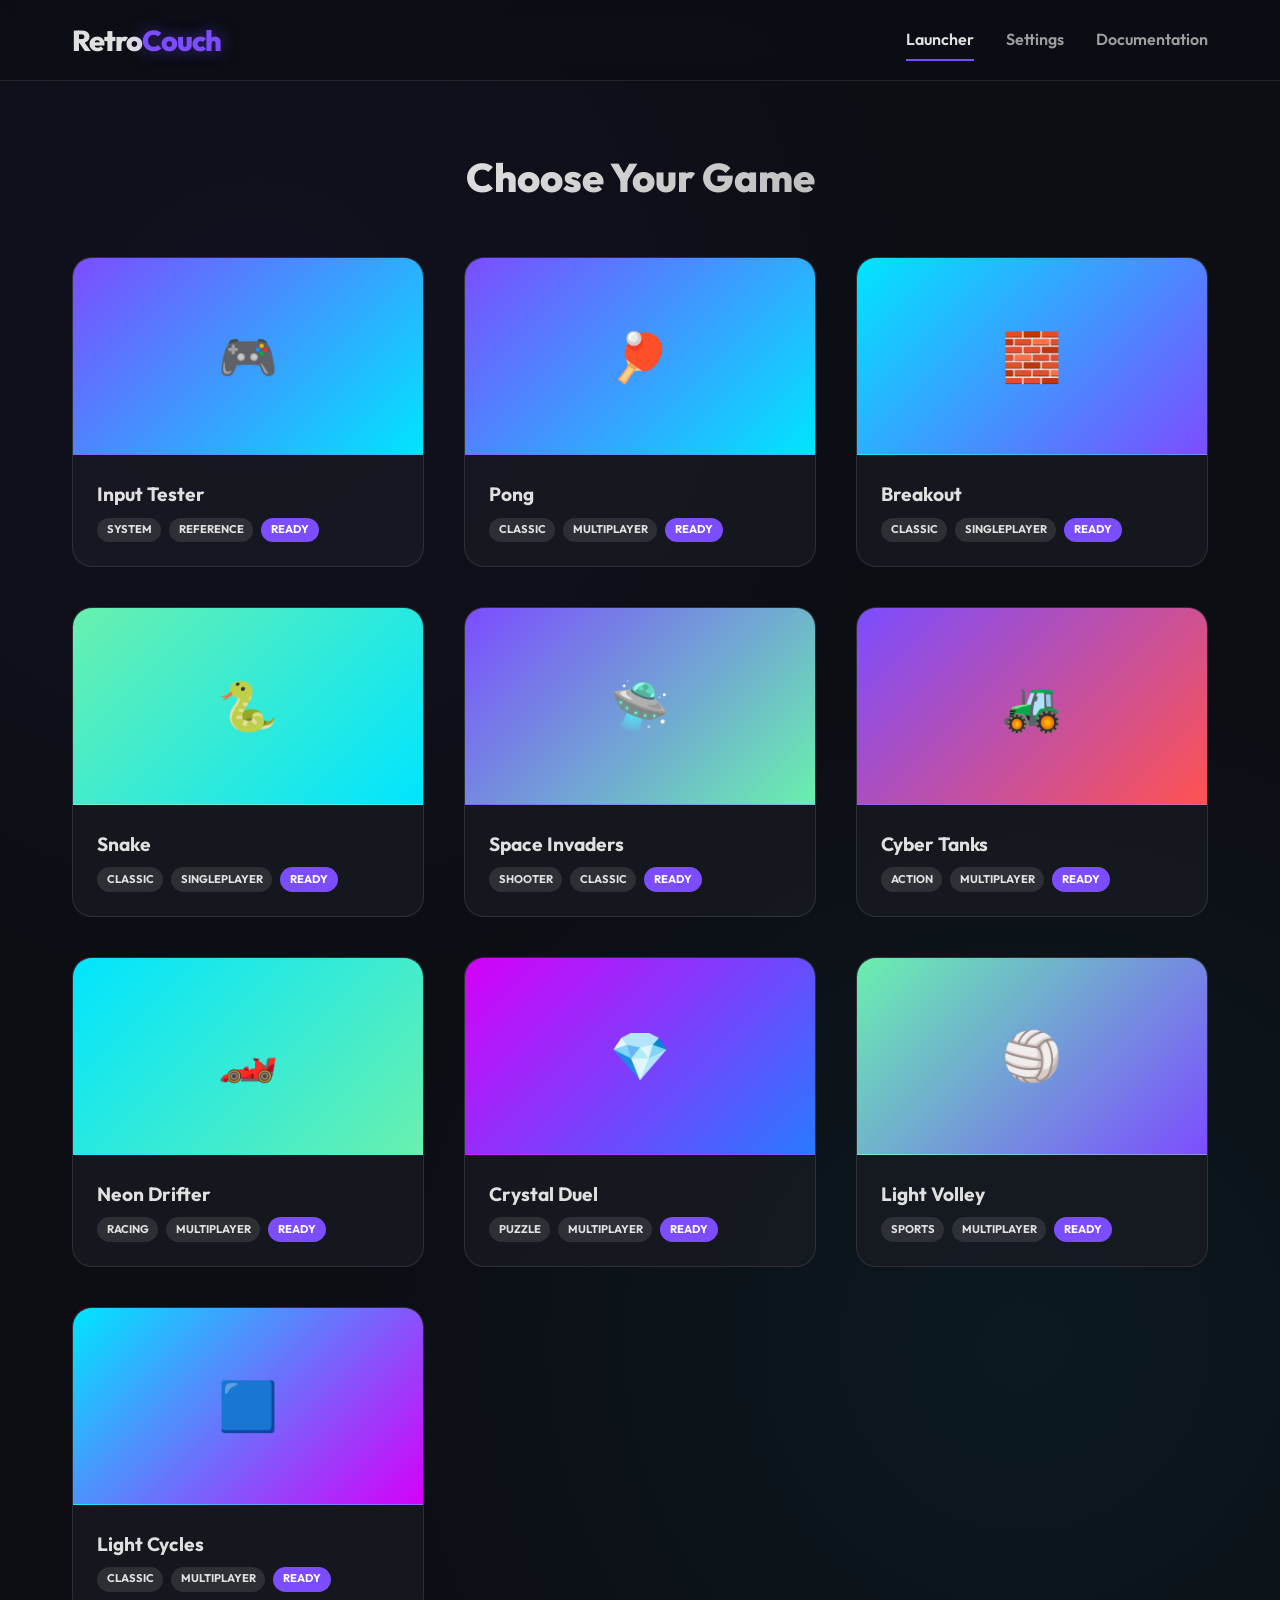
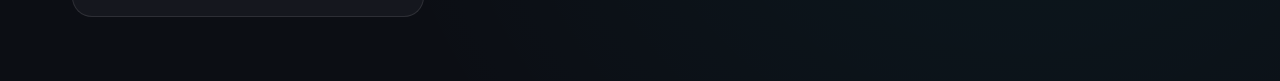
==== commit 4b89737e: "feat: add multiplayer games, Space Invaders, fullscreen mode, and Esc-to-quit" ====
--- a/index.html
+++ b/index.html
@@ -1,5 +1,6 @@
 <!DOCTYPE html>
 <html lang="en">
+
 <head>
     <meta charset="UTF-8">
     <meta name="viewport" content="width=device-width, initial-scale=1.0">
@@ -7,8 +8,11 @@
     <link rel="stylesheet" href="style.css">
     <link rel="preconnect" href="https://fonts.googleapis.com">
     <link rel="preconnect" href="https://fonts.gstatic.com" crossorigin>
-    <link href="https://fonts.googleapis.com/css2?family=Outfit:wght@300;400;600;800&family=Space+Mono:ital,wght@0,400;0,700;1,400;1,700&display=swap" rel="stylesheet">
+    <link
+        href="https://fonts.googleapis.com/css2?family=Outfit:wght@300;400;600;800&family=Space+Mono:ital,wght@0,400;0,700;1,400;1,700&display=swap"
+        rel="stylesheet">
 </head>
+
 <body class="dark-mode">
     <header class="glass-header">
         <div class="container header-content">
@@ -52,7 +56,7 @@
         <section id="test-game-view" class="view hidden">
             <div class="test-game-layout">
                 <div class="game-area-container">
-                    <h2 class="section-title">Input Tester</h2>
+                    <h2 class="section-title" id="game-view-title">Game View</h2>
                     <canvas id="test-game-canvas"></canvas>
                 </div>
                 <div class="debug-panel">
@@ -78,4 +82,5 @@
 
     <script type="module" src="js/main.js"></script>
 </body>
-</html>
+
+</html>
--- a/style.css
+++ b/style.css
@@ -551,4 +551,42 @@
     padding: 0.8rem 1.5rem;
     border-radius: 12px;
     cursor: pointer;
+}
+
+/* Fullscreen Game View */
+.view.fullscreen-mode {
+    position: fixed;
+    top: 0;
+    left: 0;
+    width: 100vw;
+    height: 100vh;
+    padding: 0;
+    z-index: 2000;
+    background: #000;
+    overflow: hidden;
+}
+
+.view.fullscreen-mode .test-game-layout {
+    grid-template-columns: 1fr;
+    height: 100%;
+    width: 100%;
+    gap: 0;
+}
+
+.view.fullscreen-mode .game-area-container {
+    height: 100%;
+    width: 100%;
+    border: none;
+    border-radius: 0;
+}
+
+.view.fullscreen-mode .debug-panel,
+.view.fullscreen-mode #game-view-title {
+    display: none;
+    /* Hide UI elements in fullscreen */
+}
+
+.view.fullscreen-mode canvas {
+    width: 100vw !important;
+    height: 100vh !important;
 }
